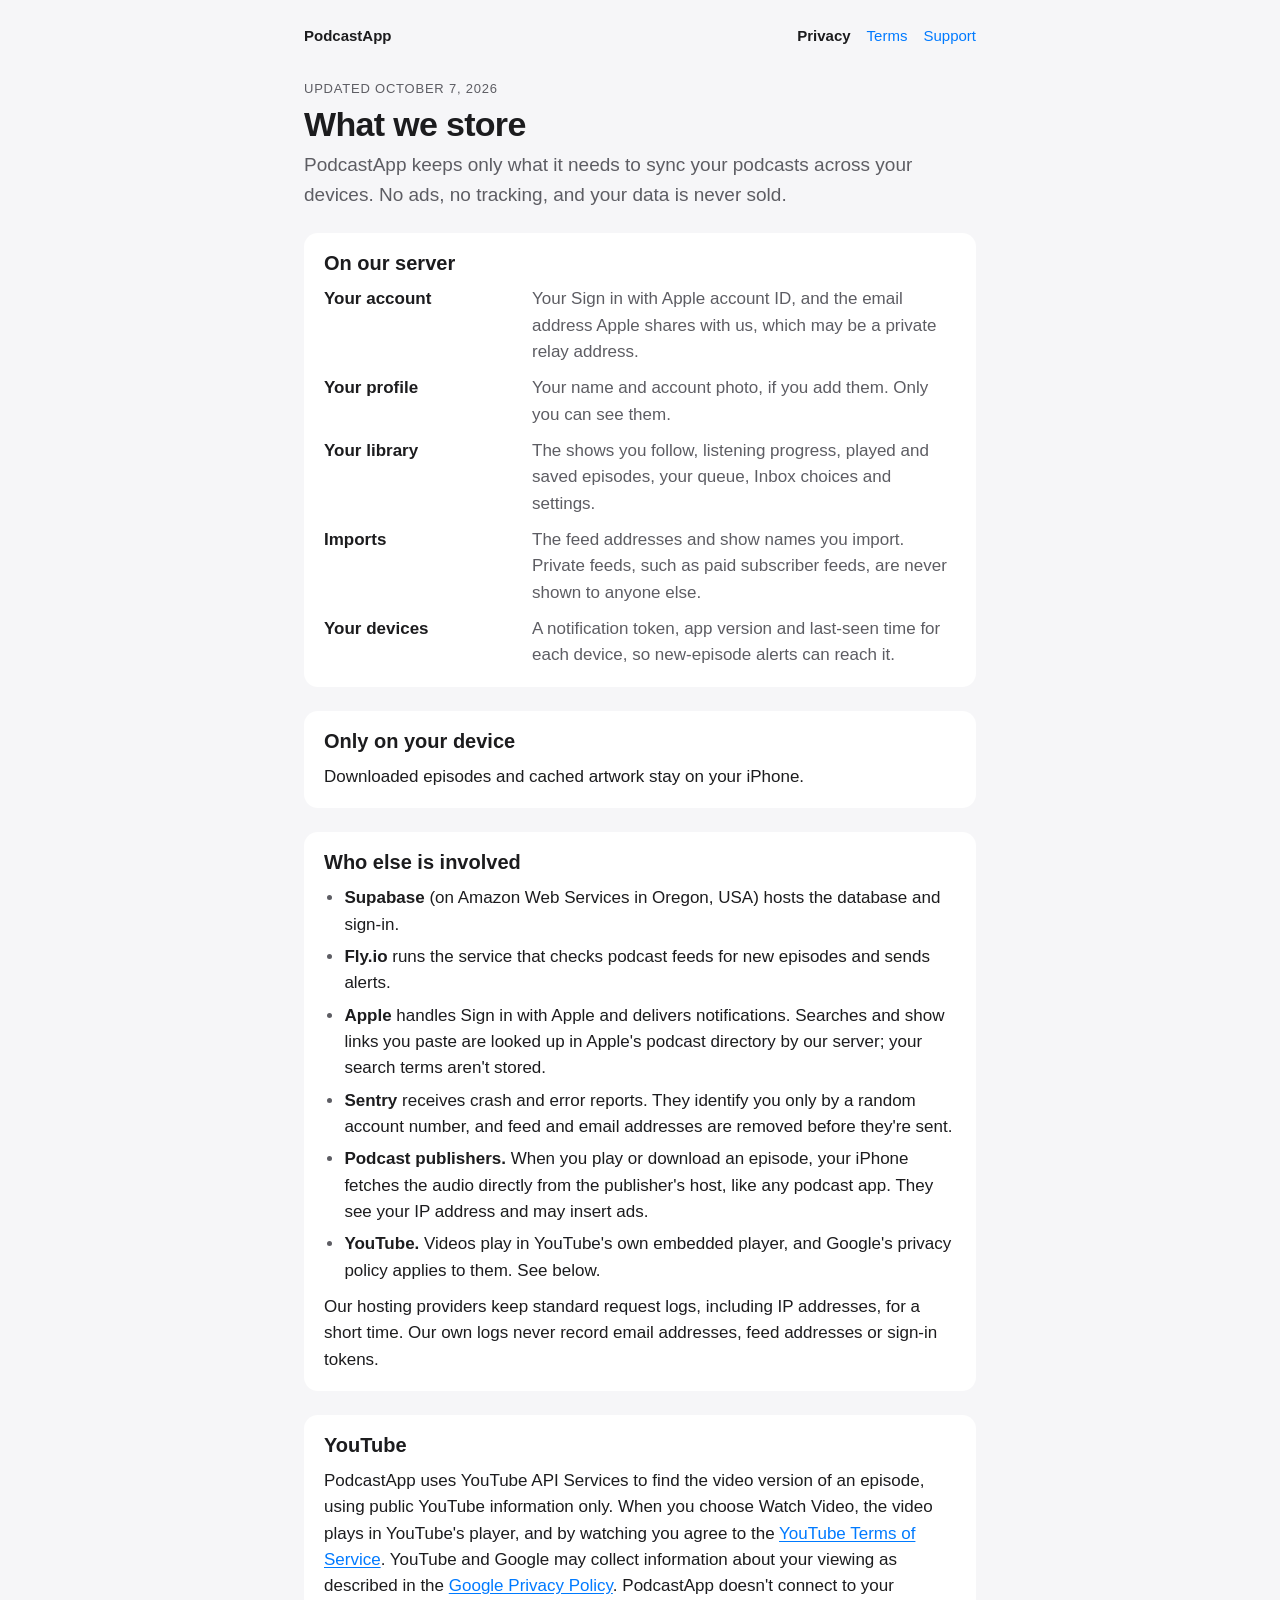
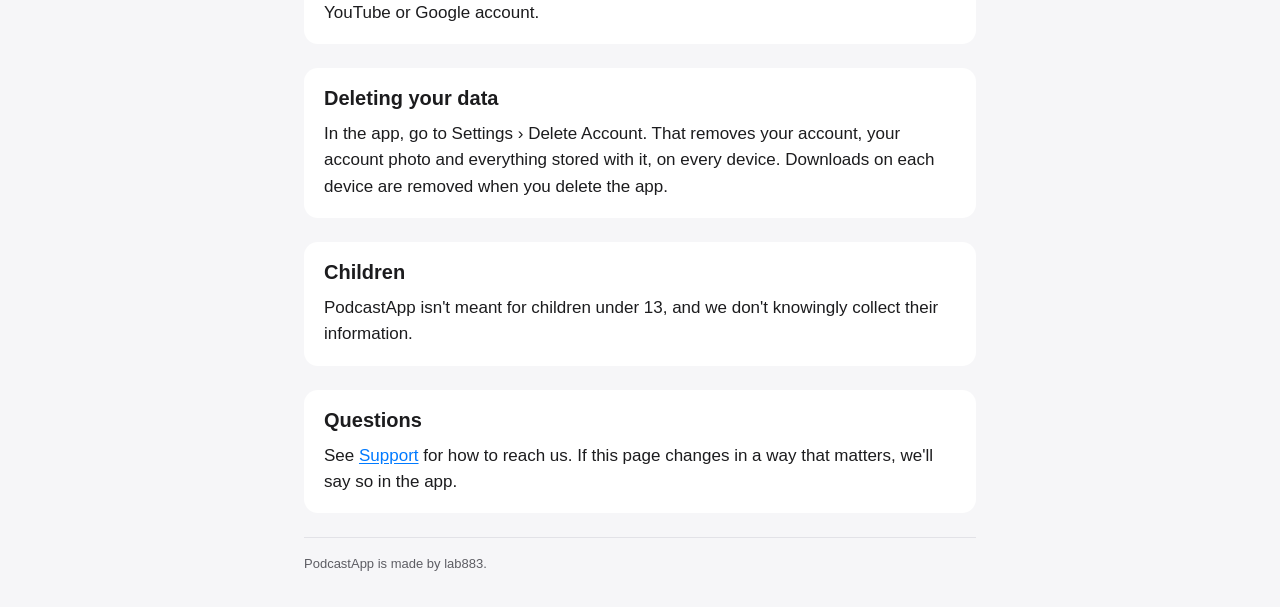
==== privacy/index.html @ c7df6b3f "Publish site" ====
<!doctype html>
<html lang="en">
<head>
<meta charset="utf-8">
<meta name="viewport" content="width=device-width, initial-scale=1, viewport-fit=cover">
<title>PodcastApp Privacy</title>
<meta name="description" content="What PodcastApp stores, where, and how to delete it.">
<link rel="stylesheet" href="../style.css">
</head>
<body>
<div class="page">
  <nav aria-label="Pages">
    <a class="name" href="../">PodcastApp</a>
    <a href="../privacy/" aria-current="page">Privacy</a>
    <a href="../terms/">Terms</a>
    <a href="../support/">Support</a>
  </nav>

  <header>
    <p class="meta">Updated October 7, 2026</p>
    <h1>What we store</h1>
    <p class="lede">PodcastApp keeps only what it needs to sync your podcasts across your devices. No ads, no tracking, and your data is never sold.</p>
  </header>

  <section>
    <h2>On our server</h2>
    <dl>
      <dt>Your account</dt>
      <dd>Your Sign in with Apple account ID, and the email address Apple shares with us, which may be a private relay address.</dd>
      <dt>Your profile</dt>
      <dd>Your name and account photo, if you add them. Only you can see them.</dd>
      <dt>Your library</dt>
      <dd>The shows you follow, listening progress, played and saved episodes, your queue, Inbox choices and settings.</dd>
      <dt>Imports</dt>
      <dd>The feed addresses and show names you import. Private feeds, such as paid subscriber feeds, are never shown to anyone else.</dd>
      <dt>Your devices</dt>
      <dd>A notification token, app version and last-seen time for each device, so new-episode alerts can reach it.</dd>
    </dl>
  </section>

  <section>
    <h2>Only on your device</h2>
    <p>Downloaded episodes and cached artwork stay on your iPhone.</p>
  </section>

  <section>
    <h2>Who else is involved</h2>
    <ul>
      <li><strong>Supabase</strong> (on Amazon Web Services in Oregon, USA) hosts the database and sign-in.</li>
      <li><strong>Fly.io</strong> runs the service that checks podcast feeds for new episodes and sends alerts.</li>
      <li><strong>Apple</strong> handles Sign in with Apple and delivers notifications. Searches and show links you paste are looked up in Apple's podcast directory by our server; your search terms aren't stored.</li>
      <li><strong>Sentry</strong> receives crash and error reports. They identify you only by a random account number, and feed and email addresses are removed before they're sent.</li>
      <li><strong>Podcast publishers.</strong> When you play or download an episode, your iPhone fetches the audio directly from the publisher's host, like any podcast app. They see your IP address and may insert ads.</li>
      <li><strong>YouTube.</strong> Videos play in YouTube's own embedded player, and Google's privacy policy applies to them. See below.</li>
    </ul>
    <p>Our hosting providers keep standard request logs, including IP addresses, for a short time. Our own logs never record email addresses, feed addresses or sign-in tokens.</p>
  </section>

  <section>
    <h2>YouTube</h2>
    <p>PodcastApp uses YouTube API Services to find the video version of an episode, using public YouTube information only. When you choose Watch Video, the video plays in YouTube's player, and by watching you agree to the <a href="https://www.youtube.com/t/terms">YouTube Terms of Service</a>. YouTube and Google may collect information about your viewing as described in the <a href="https://policies.google.com/privacy">Google Privacy Policy</a>. PodcastApp doesn't connect to your YouTube or Google account.</p>
  </section>

  <section>
    <h2>Deleting your data</h2>
    <p>In the app, go to Settings › Delete Account. That removes your account, your account photo and everything stored with it, on every device. Downloads on each device are removed when you delete the app.</p>
  </section>

  <section>
    <h2>Children</h2>
    <p>PodcastApp isn't meant for children under 13, and we don't knowingly collect their information.</p>
  </section>

  <section>
    <h2>Questions</h2>
    <p>See <a href="../support/">Support</a> for how to reach us. If this page changes in a way that matters, we'll say so in the app.</p>
  </section>

  <footer>PodcastApp is made by lab883.</footer>
</div>
</body>
</html>
---- style.css ----
/* PodcastApp public pages (Terms, Privacy, Support). Plain HTML, system fonts, light and dark like the app. */
:root {
  --bg: #f6f6f8;
  --surface: #ffffff;
  --fg: #1c1c1e;
  --secondary: #5d5d63;
  --rule: #e2e2e7;
  --accent: #007aff;
  --accent-soft: #e8f1ff;
  color-scheme: light;
}
@media (prefers-color-scheme: dark) {
  :root {
    --bg: #000000;
    --surface: #1c1c1e;
    --fg: #f2f2f7;
    --secondary: #a1a1a8;
    --rule: #38383d;
    --accent: #0a84ff;
    --accent-soft: #0b2a4d;
    color-scheme: dark;
  }
}

* { box-sizing: border-box; }
html { -webkit-text-size-adjust: 100%; }
body {
  margin: 0;
  background: var(--bg);
  color: var(--fg);
  font: 17px/1.55 -apple-system, BlinkMacSystemFont, "SF Pro Text", "Helvetica Neue", Helvetica, Arial, sans-serif;
  padding: max(16px, env(safe-area-inset-top)) 16px max(32px, env(safe-area-inset-bottom));
}
a { color: var(--accent); text-underline-offset: 2px; }

.page { max-width: 42rem; margin: 0 auto; display: flex; flex-direction: column; gap: 24px; }

nav { display: flex; flex-wrap: wrap; align-items: center; gap: 4px 16px; padding-block: 8px; font-size: 15px; }
nav .name { font-weight: 700; color: var(--fg); text-decoration: none; margin-right: auto; display: flex; align-items: center; gap: 8px; }
nav .name svg { width: 24px; height: 24px; }
nav a:not(.name) { text-decoration: none; }
nav a[aria-current="page"] { color: var(--fg); font-weight: 600; }

header { display: flex; flex-direction: column; gap: 6px; }
h1 { font-size: 34px; line-height: 1.15; letter-spacing: -0.02em; margin: 0; text-wrap: balance; }
.lede { font-size: 19px; color: var(--secondary); margin: 0; }
.meta { font-size: 13px; color: var(--secondary); margin: 0; text-transform: uppercase; letter-spacing: 0.06em; }

section { background: var(--surface); border-radius: 14px; padding: 18px 20px; display: flex; flex-direction: column; gap: 10px; }
h2 { font-size: 20px; line-height: 1.25; margin: 0; text-wrap: balance; }
p, ul { margin: 0; }
ul { padding-left: 1.2em; display: flex; flex-direction: column; gap: 6px; }
li::marker { color: var(--secondary); }

dl { margin: 0; display: grid; grid-template-columns: minmax(8rem, 12rem) 1fr; gap: 10px 16px; }
dt { font-weight: 600; }
dd { margin: 0; color: var(--secondary); min-width: 0; }
@media (max-width: 34rem) { dl { grid-template-columns: 1fr; gap: 2px; } dd { margin-bottom: 10px; } }

.callout { background: var(--accent-soft); border-radius: 14px; padding: 16px 20px; }
.steps { counter-reset: step; list-style: none; padding: 0; margin: 0; display: flex; flex-direction: column; gap: 10px; }
.steps li { counter-increment: step; position: relative; padding-left: 36px; }
.steps li::before { content: counter(step); position: absolute; left: 0; top: 2px; width: 24px; height: 24px; border-radius: 50%;
  background: var(--accent); color: #fff; font-size: 13px; font-weight: 700; display: grid; place-items: center; }

footer { font-size: 13px; color: var(--secondary); border-top: 1px solid var(--rule); padding-top: 16px; }
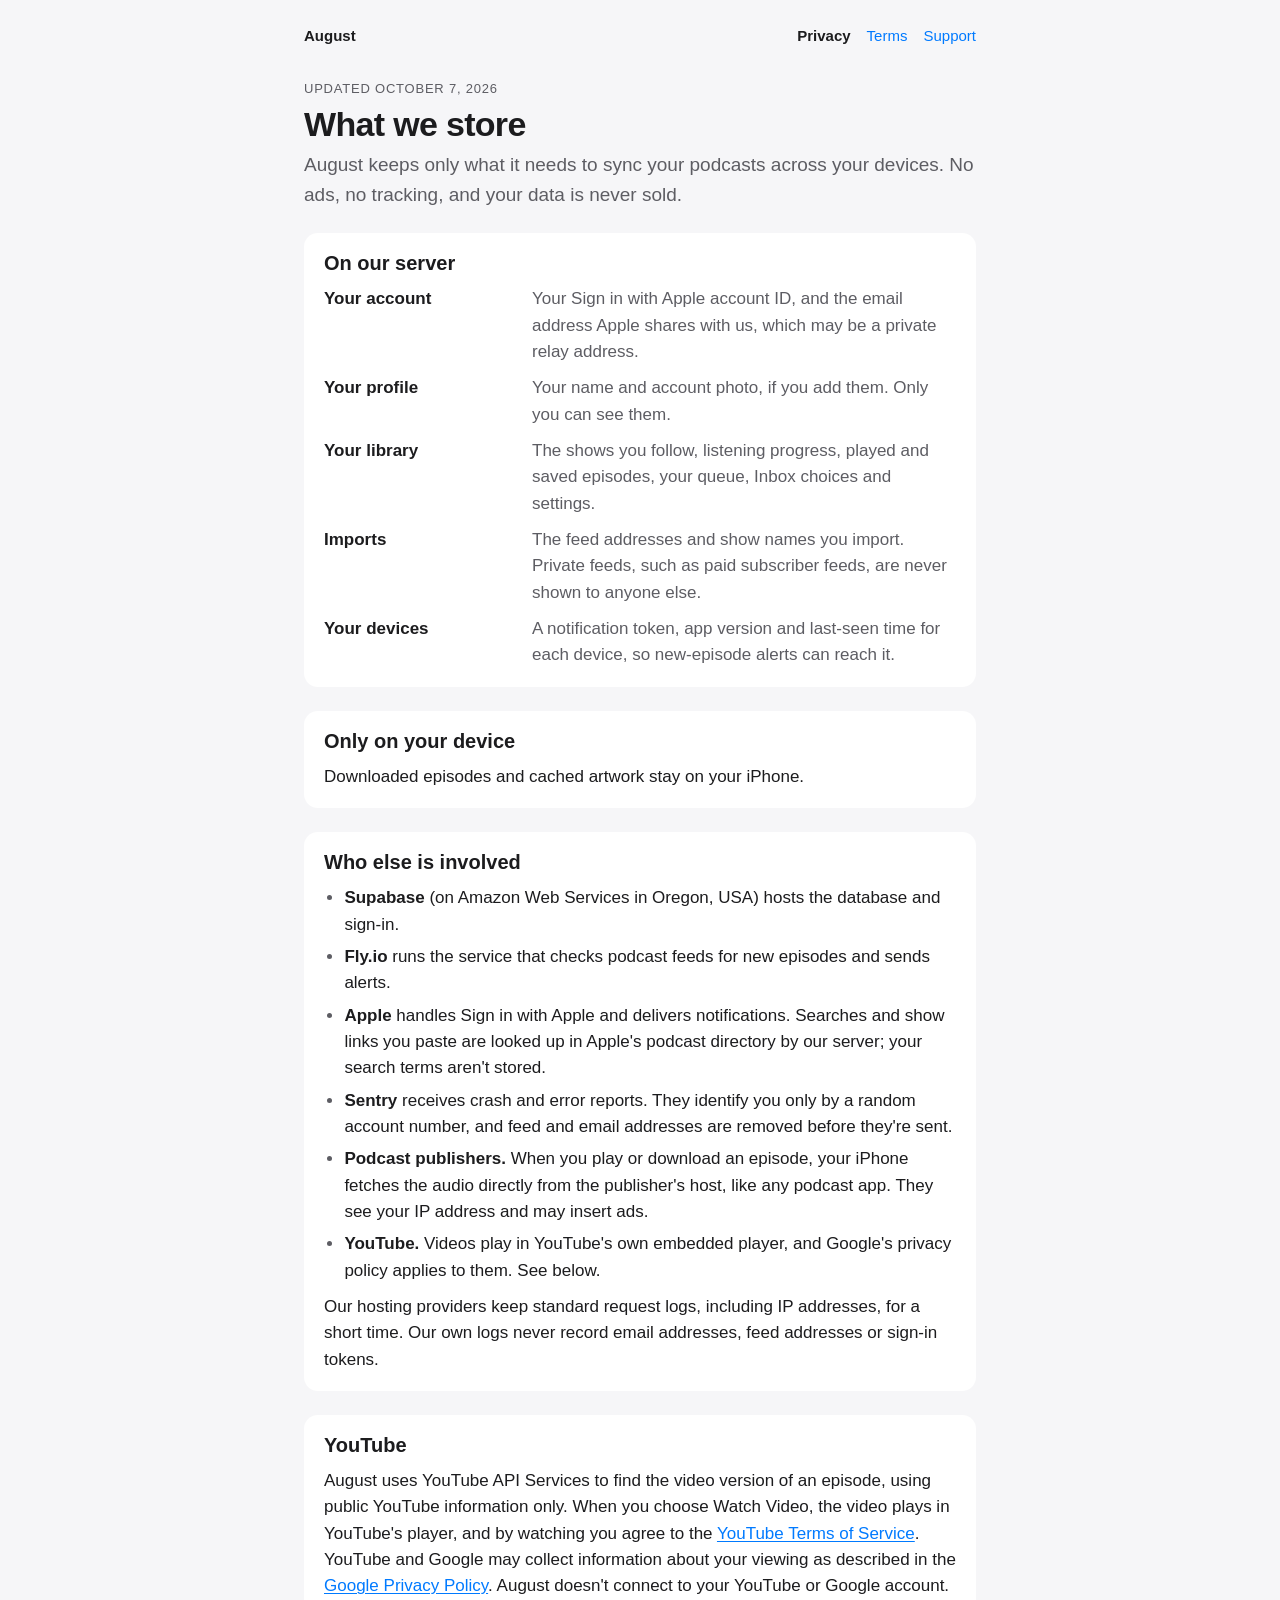
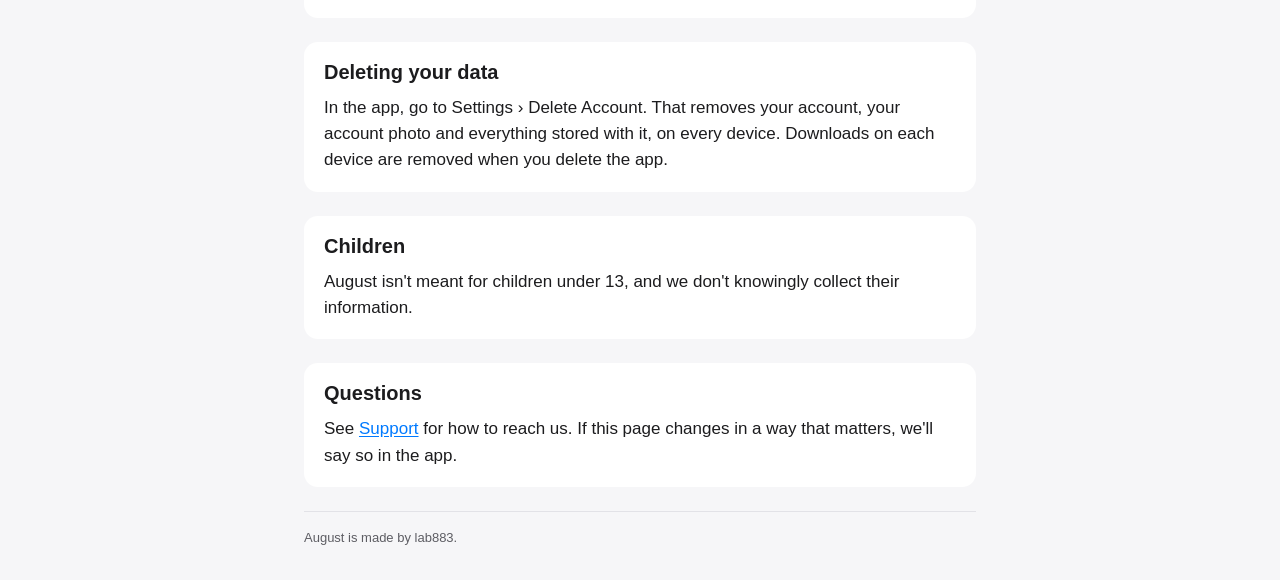
==== commit 49fbc8a8: "Publish site" ====
--- a/privacy/index.html
+++ b/privacy/index.html
@@ -3,14 +3,14 @@
 <head>
 <meta charset="utf-8">
 <meta name="viewport" content="width=device-width, initial-scale=1, viewport-fit=cover">
-<title>PodcastApp Privacy</title>
-<meta name="description" content="What PodcastApp stores, where, and how to delete it.">
+<title>August Privacy</title>
+<meta name="description" content="What August stores, where, and how to delete it.">
 <link rel="stylesheet" href="../style.css">
 </head>
 <body>
 <div class="page">
   <nav aria-label="Pages">
-    <a class="name" href="../">PodcastApp</a>
+    <a class="name" href="../">August</a>
     <a href="../privacy/" aria-current="page">Privacy</a>
     <a href="../terms/">Terms</a>
     <a href="../support/">Support</a>
@@ -19,7 +19,7 @@
   <header>
     <p class="meta">Updated October 7, 2026</p>
     <h1>What we store</h1>
-    <p class="lede">PodcastApp keeps only what it needs to sync your podcasts across your devices. No ads, no tracking, and your data is never sold.</p>
+    <p class="lede">August keeps only what it needs to sync your podcasts across your devices. No ads, no tracking, and your data is never sold.</p>
   </header>
 
   <section>
@@ -58,7 +58,7 @@
 
   <section>
     <h2>YouTube</h2>
-    <p>PodcastApp uses YouTube API Services to find the video version of an episode, using public YouTube information only. When you choose Watch Video, the video plays in YouTube's player, and by watching you agree to the <a href="https://www.youtube.com/t/terms">YouTube Terms of Service</a>. YouTube and Google may collect information about your viewing as described in the <a href="https://policies.google.com/privacy">Google Privacy Policy</a>. PodcastApp doesn't connect to your YouTube or Google account.</p>
+    <p>August uses YouTube API Services to find the video version of an episode, using public YouTube information only. When you choose Watch Video, the video plays in YouTube's player, and by watching you agree to the <a href="https://www.youtube.com/t/terms">YouTube Terms of Service</a>. YouTube and Google may collect information about your viewing as described in the <a href="https://policies.google.com/privacy">Google Privacy Policy</a>. August doesn't connect to your YouTube or Google account.</p>
   </section>
 
   <section>
@@ -68,7 +68,7 @@
 
   <section>
     <h2>Children</h2>
-    <p>PodcastApp isn't meant for children under 13, and we don't knowingly collect their information.</p>
+    <p>August isn't meant for children under 13, and we don't knowingly collect their information.</p>
   </section>
 
   <section>
@@ -76,7 +76,7 @@
     <p>See <a href="../support/">Support</a> for how to reach us. If this page changes in a way that matters, we'll say so in the app.</p>
   </section>
 
-  <footer>PodcastApp is made by lab883.</footer>
+  <footer>August is made by lab883.</footer>
 </div>
 </body>
 </html>
--- a/style.css
+++ b/style.css
@@ -1,4 +1,4 @@
-/* PodcastApp public pages (Terms, Privacy, Support). Plain HTML, system fonts, light and dark like the app. */
+/* August public pages (Terms, Privacy, Support). Plain HTML, system fonts, light and dark like the app. */
 :root {
   --bg: #f6f6f8;
   --surface: #ffffff;
